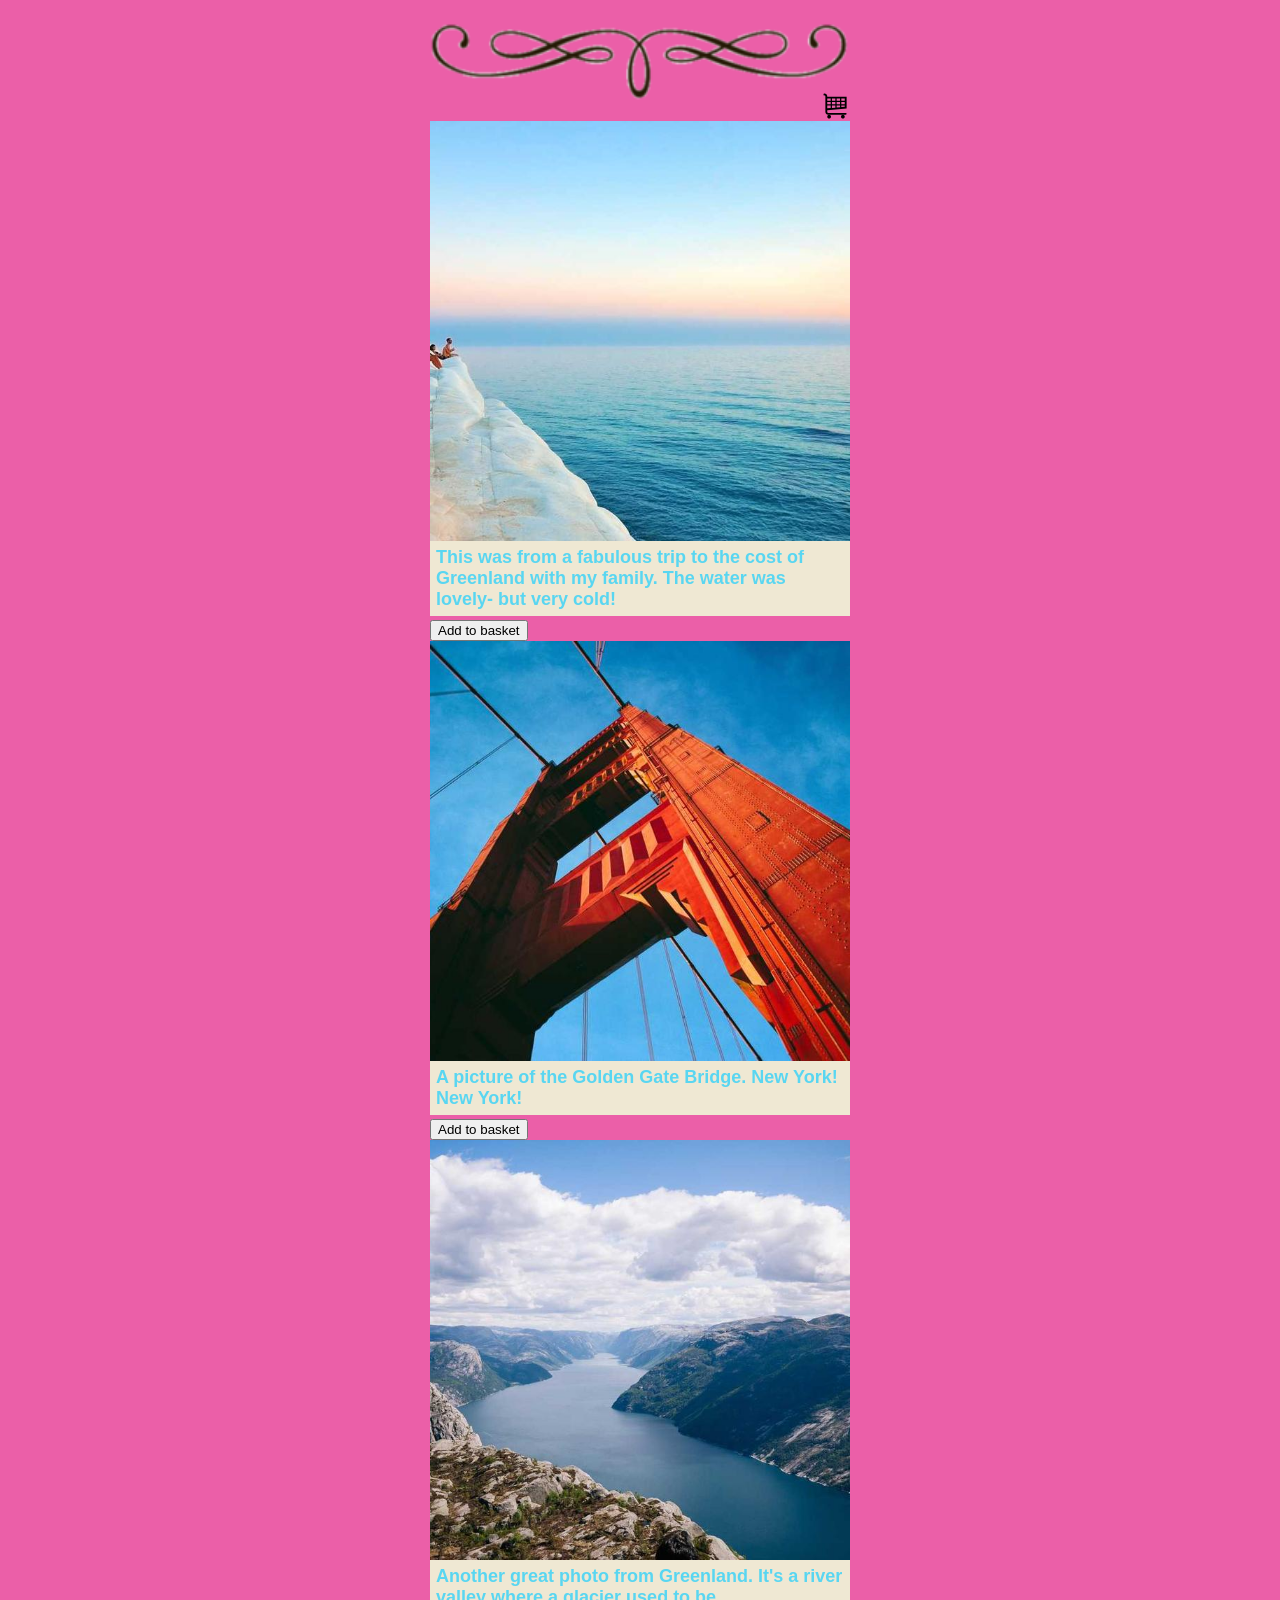
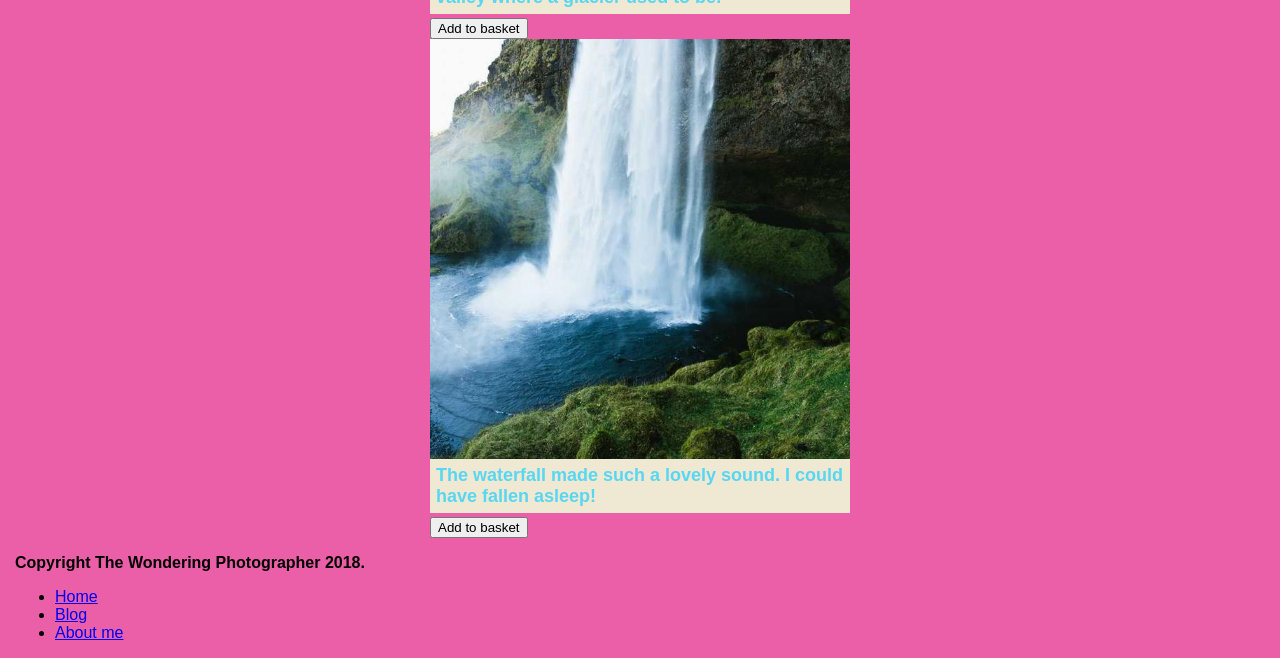
==== Exercise 4 - Web Accessibility/index.html @ 82d7d78e "Add files via upload" ====
<!DOCTYPE html>
<html lang="en">

<head>
<meta charset="UTF-8">
<meta name="viewport" content="width=device-width, initial-scale=1.0">

<title>The Wondering Photographer</title>

<link rel="stylesheet" href="styles.css">

</head>


<body>

<header>

<img src="Media/TheDivider.png" class="divider" alt="" aria-hidden="true">

</header>


<main>

<div class="gallery">

<a href="#" class="cart" aria-label="View shopping basket">
<img src="Media/shopping.svg" alt="Shopping basket">
</a>


<section>

<figure>
<img src="Media/OceanPhoto.jpg" alt="People sitting on white cliffs overlooking the ocean in Greenland">
<figcaption>
This was from a fabulous trip to the cost of Greenland with my family. The water was lovely- but very cold!
</figcaption>
</figure>

<button aria-label="Add Greenland coast photograph to basket">
Add to basket
</button>

</section>


<section>

<figure>
<img src="Media/BridgePhoto.jpg" alt="Golden Gate Bridge photographed from below looking up">
<figcaption>
A picture of the Golden Gate Bridge. New York! New York!
</figcaption>
</figure>

<button aria-label="Add Golden Gate Bridge photograph to basket">
Add to basket
</button>

</section>


<section>

<figure>
<img src="Media/ValleyPhoto.jpg" alt="Large river valley surrounded by mountains in Greenland">
<figcaption>
Another great photo from Greenland. It's a river valley where a glacier used to be.
</figcaption>
</figure>

<button aria-label="Add Greenland valley photograph to basket">
Add to basket
</button>

</section>


<section>

<figure>
<img src="Media/WaterfallPhoto.jpg" alt="Large waterfall falling into a rocky pool surrounded by mossy cliffs">
<figcaption>
The waterfall made such a lovely sound. I could have fallen asleep!
</figcaption>
</figure>

<button aria-label="Add waterfall photograph to basket">
Add to basket
</button>

</section>

</div>

</main>


<footer>

<p>Copyright The Wondering Photographer 2018.</p>

<nav aria-label="Footer navigation">

<ul>
<li><a href="#">Home</a></li>
<li><a href="#">Blog</a></li>
<li><a href="#">About me</a></li>
</ul>

</nav>

</footer>

</body>
</html>
---- Exercise 4 - Web Accessibility/styles.css ----
body{
    background:#eb5fa8;
    font-family: Arial, Helvetica, sans-serif;
    margin:0;
}


.divider{
    display:block;
    width:430px;
    margin:20px auto;
}


.gallery{
    width:420px;
    margin:0 auto;
    position:relative;
}

/* shopping cart */
.cart{
    position:absolute;
    top:-30px;     /* moves it slightly above the ocean photo */
    right:-1px;   /* aligns with the photo corner */
}

.cart img{
    width:30px;
}


figure{
    margin:0;
}

figure img{
    width:100%;
    display:block;
}

/* captions */
figcaption{
    background:#efe8d3;
    color:#59d6f1;
    font-weight:bold;
    padding:6px;
    font-size:18px;
}

/* buttons */
button{
    margin-top:4px;
}

/* footer */
footer{
    margin:15px;
}

footer p{
    font-weight:bold;
}
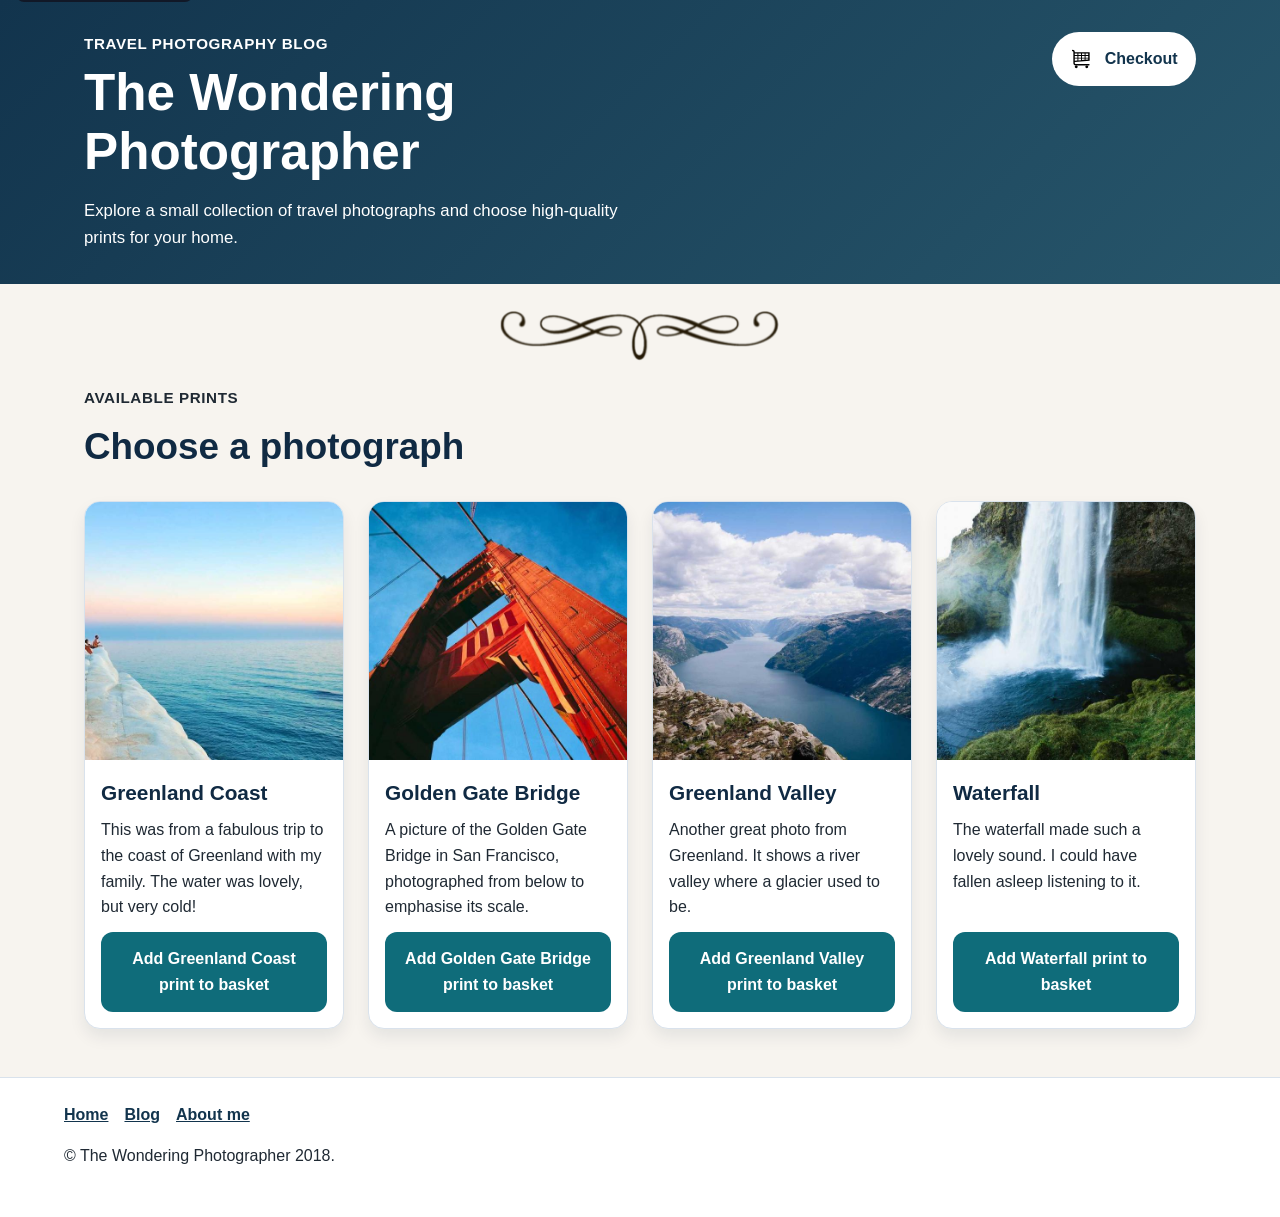
==== commit 4374bc4f: "Add files via upload" ====
--- a/Exercise 4 - Web Accessibility/index.html
+++ b/Exercise 4 - Web Accessibility/index.html
@@ -1,118 +1,144 @@
-<!DOCTYPE html>
-<html lang="en">
-
-<head>
-<meta charset="UTF-8">
-<meta name="viewport" content="width=device-width, initial-scale=1.0">
-
-<title>The Wondering Photographer</title>
-
-<link rel="stylesheet" href="styles.css">
-
-</head>
-
-
-<body>
-
-<header>
-
-<img src="Media/TheDivider.png" class="divider" alt="" aria-hidden="true">
-
-</header>
-
-
-<main>
-
-<div class="gallery">
-
-<a href="#" class="cart" aria-label="View shopping basket">
-<img src="Media/shopping.svg" alt="Shopping basket">
-</a>
-
-
-<section>
-
-<figure>
-<img src="Media/OceanPhoto.jpg" alt="People sitting on white cliffs overlooking the ocean in Greenland">
-<figcaption>
-This was from a fabulous trip to the cost of Greenland with my family. The water was lovely- but very cold!
-</figcaption>
-</figure>
-
-<button aria-label="Add Greenland coast photograph to basket">
-Add to basket
-</button>
-
-</section>
-
-
-<section>
-
-<figure>
-<img src="Media/BridgePhoto.jpg" alt="Golden Gate Bridge photographed from below looking up">
-<figcaption>
-A picture of the Golden Gate Bridge. New York! New York!
-</figcaption>
-</figure>
-
-<button aria-label="Add Golden Gate Bridge photograph to basket">
-Add to basket
-</button>
-
-</section>
-
-
-<section>
-
-<figure>
-<img src="Media/ValleyPhoto.jpg" alt="Large river valley surrounded by mountains in Greenland">
-<figcaption>
-Another great photo from Greenland. It's a river valley where a glacier used to be.
-</figcaption>
-</figure>
-
-<button aria-label="Add Greenland valley photograph to basket">
-Add to basket
-</button>
-
-</section>
-
-
-<section>
-
-<figure>
-<img src="Media/WaterfallPhoto.jpg" alt="Large waterfall falling into a rocky pool surrounded by mossy cliffs">
-<figcaption>
-The waterfall made such a lovely sound. I could have fallen asleep!
-</figcaption>
-</figure>
-
-<button aria-label="Add waterfall photograph to basket">
-Add to basket
-</button>
-
-</section>
-
-</div>
-
-</main>
-
-
-<footer>
-
-<p>Copyright The Wondering Photographer 2018.</p>
-
-<nav aria-label="Footer navigation">
-
-<ul>
-<li><a href="#">Home</a></li>
-<li><a href="#">Blog</a></li>
-<li><a href="#">About me</a></li>
-</ul>
-
-</nav>
-
-</footer>
-
-</body>
-</html>+<!DOCTYPE html>
+<html lang="en">
+<head>
+  <meta charset="UTF-8">
+  <meta name="viewport" content="width=device-width, initial-scale=1.0">
+  <title>The Wondering Photographer</title>
+
+  <!--
+    Accessible redesign for the travel photography shop.
+    This version uses:
+    - clear page structure
+    - stronger colour contrast
+    - a visible heading and intro text
+    - consistent card layout so all action buttons line up
+    - clearer button labels and focus states
+  -->
+  <link rel="stylesheet" href="styles.css">
+</head>
+<body>
+  <!-- Skip link helps keyboard and screen-reader users jump past repeated content. -->
+  <a class="skip-link" href="#main-content">Skip to main content</a>
+
+  <!-- Site header with brand text and checkout action. -->
+  <header class="site-header">
+    <div class="site-header__inner">
+      <div class="brand">
+        <p class="eyebrow">Travel photography blog</p>
+        <h1>The Wondering Photographer</h1>
+        <p class="intro">
+          Explore a small collection of travel photographs and choose high-quality prints for your home.
+        </p>
+      </div>
+
+      <!--
+        The cart is a link because it takes the user to another page.
+        It includes text as well as an icon so it is not icon-only.
+      -->
+      <a class="cart-link" href="#" aria-label="Go to checkout page">
+        <img src="Media/shopping.svg" alt="" aria-hidden="true">
+        <span>Checkout</span>
+      </a>
+    </div>
+  </header>
+
+  <main id="main-content" class="page-main">
+    <!-- Decorative divider image. Hidden from assistive technologies. -->
+    <img src="Media/TheDivider.png" class="divider" alt="" aria-hidden="true">
+
+    <!--
+      Product list uses a section with a heading for a clear landmark.
+      The cards are laid out in a responsive grid.
+    -->
+    <section class="gallery-section" aria-labelledby="prints-heading">
+      <div class="section-heading">
+        <p class="section-label">Available prints</p>
+        <h2 id="prints-heading">Choose a photograph</h2>
+      </div>
+
+      <div class="card-grid">
+        <!-- Card 1 -->
+        <article class="photo-card">
+          <figure class="photo-card__figure">
+            <img src="Media/OceanPhoto.jpg" alt="People sitting on white cliffs overlooking the ocean in Greenland">
+          </figure>
+          <div class="photo-card__content">
+            <h3>Greenland Coast</h3>
+            <p>
+              This was from a fabulous trip to the coast of Greenland with my family.
+              The water was lovely, but very cold!
+            </p>
+          </div>
+          <!-- Button text is descriptive and all buttons align at the same level. -->
+          <button type="button" class="basket-button" aria-label="Add Greenland Coast photograph to basket">
+            Add Greenland Coast print to basket
+          </button>
+        </article>
+
+        <!-- Card 2 -->
+        <article class="photo-card">
+          <figure class="photo-card__figure">
+            <img src="Media/BridgePhoto.jpg" alt="Golden Gate Bridge photographed from below looking up">
+          </figure>
+          <div class="photo-card__content">
+            <h3>Golden Gate Bridge</h3>
+            <p>
+              A picture of the Golden Gate Bridge in San Francisco,
+              photographed from below to emphasise its scale.
+            </p>
+          </div>
+          <button type="button" class="basket-button" aria-label="Add Golden Gate Bridge photograph to basket">
+            Add Golden Gate Bridge print to basket
+          </button>
+        </article>
+
+        <!-- Card 3 -->
+        <article class="photo-card">
+          <figure class="photo-card__figure">
+            <img src="Media/ValleyPhoto.jpg" alt="Large river valley surrounded by mountains in Greenland">
+          </figure>
+          <div class="photo-card__content">
+            <h3>Greenland Valley</h3>
+            <p>
+              Another great photo from Greenland.
+              It shows a river valley where a glacier used to be.
+            </p>
+          </div>
+          <button type="button" class="basket-button" aria-label="Add Greenland Valley photograph to basket">
+            Add Greenland Valley print to basket
+          </button>
+        </article>
+
+        <!-- Card 4 -->
+        <article class="photo-card">
+          <figure class="photo-card__figure">
+            <img src="Media/WaterfallPhoto.jpg" alt="Large waterfall falling into a rocky pool surrounded by mossy cliffs">
+          </figure>
+          <div class="photo-card__content">
+            <h3>Waterfall</h3>
+            <p>
+              The waterfall made such a lovely sound.
+              I could have fallen asleep listening to it.
+            </p>
+          </div>
+          <button type="button" class="basket-button" aria-label="Add Waterfall photograph to basket">
+            Add Waterfall print to basket
+          </button>
+        </article>
+      </div>
+    </section>
+  </main>
+
+  <!-- Footer navigation is kept simple and clearly labelled. -->
+  <footer class="site-footer">
+    <nav aria-label="Footer navigation">
+      <ul class="footer-links">
+        <li><a href="#">Home</a></li>
+        <li><a href="#">Blog</a></li>
+        <li><a href="#">About me</a></li>
+      </ul>
+    </nav>
+    <p>&copy; The Wondering Photographer 2018.</p>
+  </footer>
+</body>
+</html>
--- a/Exercise 4 - Web Accessibility/styles.css
+++ b/Exercise 4 - Web Accessibility/styles.css
@@ -1,63 +1,260 @@
-body{
-    background:#eb5fa8;
-    font-family: Arial, Helvetica, sans-serif;
-    margin:0;
-}
-
-
-.divider{
-    display:block;
-    width:430px;
-    margin:20px auto;
-}
-
-
-.gallery{
-    width:420px;
-    margin:0 auto;
-    position:relative;
-}
-
-/* shopping cart */
-.cart{
-    position:absolute;
-    top:-30px;     /* moves it slightly above the ocean photo */
-    right:-1px;   /* aligns with the photo corner */
-}
-
-.cart img{
-    width:30px;
-}
-
-
-figure{
-    margin:0;
-}
-
-figure img{
-    width:100%;
-    display:block;
-}
-
-/* captions */
-figcaption{
-    background:#efe8d3;
-    color:#59d6f1;
-    font-weight:bold;
-    padding:6px;
-    font-size:18px;
-}
-
-/* buttons */
-button{
-    margin-top:4px;
-}
-
-/* footer */
-footer{
-    margin:15px;
-}
-
-footer p{
-    font-weight:bold;
-}+/*
+  Accessible redesign styles.
+  Main design choices:
+  - soft neutral background instead of bright pink
+  - dark text for stronger contrast
+  - card-based layout with equal-height cards
+  - large, clear buttons and links
+  - visible keyboard focus styles
+*/
+
+/* Basic reset for predictable spacing and sizing. */
+* {
+  box-sizing: border-box;
+}
+
+html {
+  scroll-behavior: smooth;
+}
+
+body {
+  margin: 0;
+  font-family: Arial, Helvetica, sans-serif;
+  line-height: 1.6;
+  color: #1f2933;
+  background: #f7f4ef;
+}
+
+/* Skip link stays hidden until focused by keyboard users. */
+.skip-link {
+  position: absolute;
+  left: 1rem;
+  top: -3rem;
+  background: #111827;
+  color: #ffffff;
+  padding: 0.75rem 1rem;
+  border-radius: 0.5rem;
+  text-decoration: none;
+  z-index: 100;
+}
+
+.skip-link:focus {
+  top: 1rem;
+}
+
+/* Header area with a different design from the original page. */
+.site-header {
+  background: linear-gradient(135deg, #12344d, #27566b);
+  color: #ffffff;
+}
+
+.site-header__inner {
+  max-width: 72rem;
+  margin: 0 auto;
+  padding: 2rem 1.25rem;
+  display: flex;
+  flex-wrap: wrap;
+  gap: 1rem;
+  align-items: start;
+  justify-content: space-between;
+}
+
+.brand {
+  max-width: 40rem;
+}
+
+.eyebrow,
+.section-label {
+  margin: 0 0 0.5rem 0;
+  font-size: 0.95rem;
+  font-weight: 700;
+  letter-spacing: 0.04em;
+  text-transform: uppercase;
+}
+
+.brand h1 {
+  margin: 0;
+  font-size: clamp(2rem, 4vw, 3.25rem);
+  line-height: 1.15;
+}
+
+.intro {
+  margin: 1rem 0 0 0;
+  max-width: 36rem;
+  font-size: 1.05rem;
+}
+
+/* Checkout link is styled like a button but remains a link semantically. */
+.cart-link {
+  display: inline-flex;
+  align-items: center;
+  gap: 0.75rem;
+  padding: 0.9rem 1.15rem;
+  border-radius: 999px;
+  background: #ffffff;
+  color: #12344d;
+  text-decoration: none;
+  font-weight: 700;
+  min-height: 3rem;
+}
+
+.cart-link img {
+  width: 1.4rem;
+  height: 1.4rem;
+}
+
+.page-main {
+  max-width: 72rem;
+  margin: 0 auto;
+  padding: 1.5rem 1.25rem 3rem;
+}
+
+/* Decorative divider kept small and centred. */
+.divider {
+  display: block;
+  max-width: 18rem;
+  width: 100%;
+  margin: 0 auto 1.5rem;
+}
+
+.section-heading {
+  margin-bottom: 1.5rem;
+}
+
+.section-heading h2 {
+  margin: 0;
+  font-size: clamp(1.6rem, 3vw, 2.3rem);
+  color: #102a43;
+}
+
+/* Responsive card grid for the product list. */
+.card-grid {
+  display: grid;
+  grid-template-columns: repeat(auto-fit, minmax(16rem, 1fr));
+  gap: 1.5rem;
+}
+
+/*
+  Each card is a vertical flex container.
+  This keeps every button aligned at the bottom,
+  even when text lengths differ.
+*/
+.photo-card {
+  display: flex;
+  flex-direction: column;
+  min-height: 100%;
+  background: #ffffff;
+  border: 1px solid #d9e2ec;
+  border-radius: 1rem;
+  overflow: hidden;
+  box-shadow: 0 0.5rem 1rem rgba(16, 42, 67, 0.08);
+}
+
+.photo-card__figure {
+  margin: 0;
+  aspect-ratio: 1 / 1;
+  overflow: hidden;
+  background: #d9e2ec;
+}
+
+.photo-card__figure img {
+  width: 100%;
+  height: 100%;
+  object-fit: cover;
+  display: block;
+}
+
+.photo-card__content {
+  padding: 1rem 1rem 0.75rem;
+}
+
+.photo-card__content h3 {
+  margin: 0 0 0.5rem 0;
+  font-size: 1.3rem;
+  color: #102a43;
+}
+
+.photo-card__content p {
+  margin: 0;
+}
+
+/*
+  margin-top: auto pushes the button to the bottom of each card.
+  This is what keeps all buttons at the same visual level.
+*/
+.basket-button {
+  margin-top: auto;
+  margin-inline: 1rem;
+  margin-bottom: 1rem;
+  padding: 0.9rem 1rem;
+  border: none;
+  border-radius: 0.75rem;
+  background: #0f6c7a;
+  color: #ffffff;
+  font: inherit;
+  font-weight: 700;
+  text-align: center;
+  cursor: pointer;
+}
+
+.site-footer {
+  border-top: 1px solid #d9e2ec;
+  background: #ffffff;
+  padding: 1.5rem 1.25rem 2rem;
+}
+
+.site-footer nav,
+.site-footer p {
+  max-width: 72rem;
+  margin-left: auto;
+  margin-right: auto;
+}
+
+.footer-links {
+  list-style: none;
+  padding: 0;
+  margin: 0 0 1rem 0;
+  display: flex;
+  flex-wrap: wrap;
+  gap: 1rem;
+}
+
+.footer-links a {
+  color: #12344d;
+  font-weight: 700;
+}
+
+/* Shared interactive states for keyboard accessibility. */
+a:focus-visible,
+button:focus-visible {
+  outline: 3px solid #f59e0b;
+  outline-offset: 3px;
+}
+
+/* Hover styles help sighted mouse users without replacing focus styles. */
+.cart-link:hover,
+.cart-link:active {
+  background: #e8f1f2;
+}
+
+.basket-button:hover,
+.basket-button:active {
+  background: #0b5560;
+}
+
+.footer-links a:hover,
+.footer-links a:active {
+  text-decoration-thickness: 2px;
+}
+
+/* Small-screen adjustments. */
+@media (max-width: 40rem) {
+  .site-header__inner {
+    padding-top: 1.5rem;
+  }
+
+  .cart-link {
+    width: 100%;
+    justify-content: center;
+  }
+}
